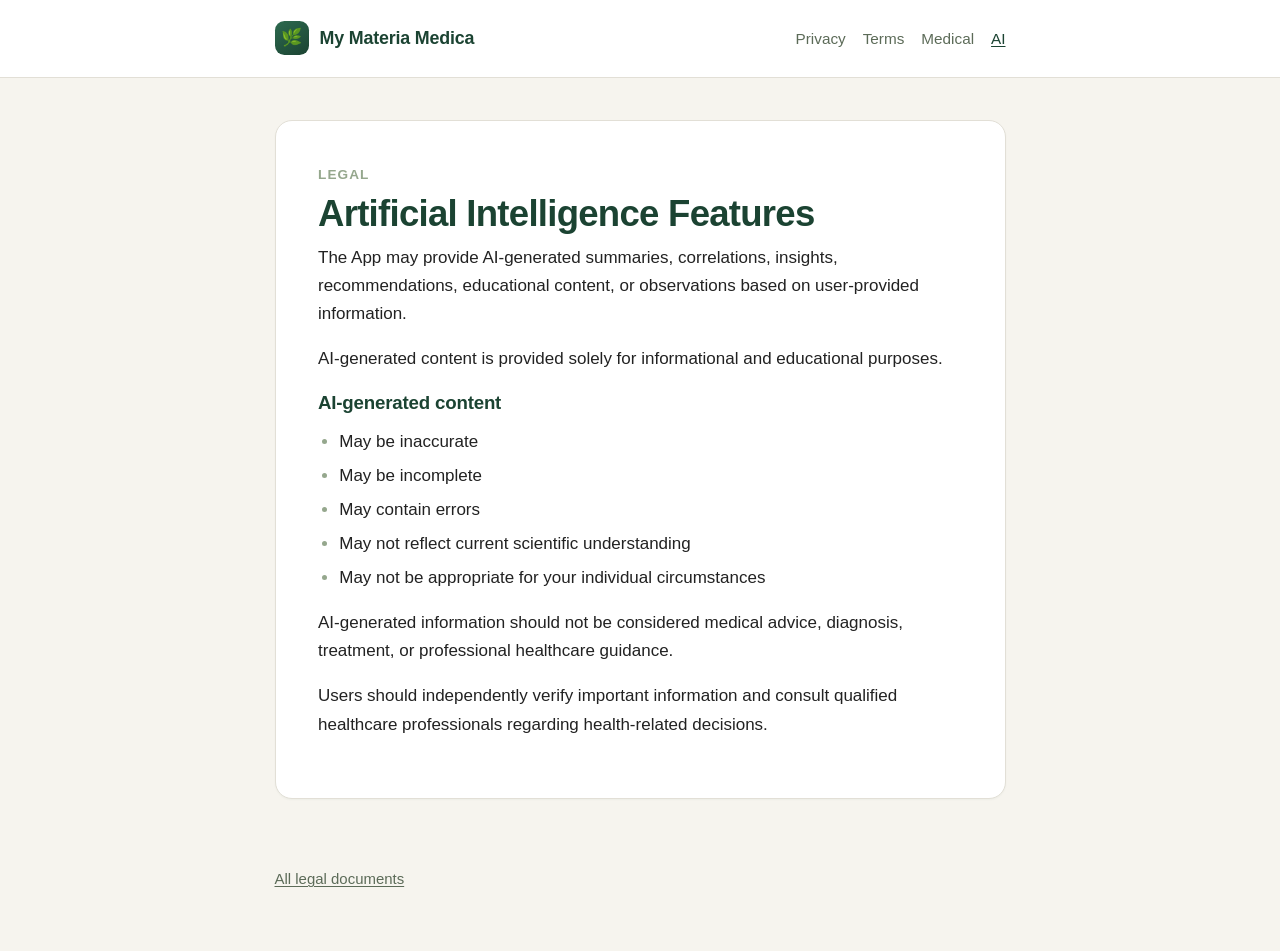
==== ai/index.html @ a6c434d4 "Add GitHub Pages legal documents for the app. Publish privacy, terms, medical, AI, correlation, and " ====
<!DOCTYPE html>
<html lang="en">
  <head>
    <meta charset="UTF-8" />
    <meta name="viewport" content="width=device-width, initial-scale=1.0" />
    <meta
      name="description"
      content="AI features disclaimer for the My Materia Medica app."
    />
    <title>AI Features · My Materia Medica</title>
    <link rel="stylesheet" href="../assets/style.css" />
  </head>
  <body>
    <header class="site-header">
      <div class="site-header__inner">
        <a class="brand" href="../index.html">
          <span class="brand__mark" aria-hidden="true">🌿</span>
          <span>My Materia Medica</span>
        </a>
        <nav class="site-nav" aria-label="Legal documents">
          <a href="../privacy/">Privacy</a>
          <a href="../terms/">Terms</a>
          <a href="../disclaimer/">Medical</a>
          <a href="../ai/" aria-current="page">AI</a>
        </nav>
      </div>
    </header>

    <main>
      <article class="page-card">
        <p class="eyebrow">Legal</p>
        <h1>Artificial Intelligence Features</h1>

        <p>
          The App may provide AI-generated summaries, correlations, insights,
          recommendations, educational content, or observations based on
          user-provided information.
        </p>
        <p>
          AI-generated content is provided solely for informational and
          educational purposes.
        </p>

        <h2>AI-generated content</h2>
        <ul>
          <li>May be inaccurate</li>
          <li>May be incomplete</li>
          <li>May contain errors</li>
          <li>May not reflect current scientific understanding</li>
          <li>May not be appropriate for your individual circumstances</li>
        </ul>

        <p>
          AI-generated information should not be considered medical advice,
          diagnosis, treatment, or professional healthcare guidance.
        </p>
        <p>
          Users should independently verify important information and consult
          qualified healthcare professionals regarding health-related decisions.
        </p>
      </article>
    </main>

    <footer class="site-footer">
      <p><a href="../index.html">All legal documents</a></p>
    </footer>
  </body>
</html>
---- assets/style.css ----
:root {
  --primary: #1b4332;
  --background: #f6f4ee;
  --text: #222222;
  --text-muted: #5c6b58;
  --accent: #95a78d;
  --border: #e2dfd6;
  --card: #ffffff;
  --max-width: 42rem;
}

*,
*::before,
*::after {
  box-sizing: border-box;
}

html {
  font-size: 17px;
  -webkit-text-size-adjust: 100%;
}

body {
  margin: 0;
  min-height: 100vh;
  font-family: -apple-system, BlinkMacSystemFont, "Segoe UI", Roboto, Helvetica,
    Arial, sans-serif;
  line-height: 1.65;
  color: var(--text);
  background: var(--background);
}

a {
  color: var(--primary);
  text-decoration-thickness: 1px;
  text-underline-offset: 0.15em;
}

a:hover {
  color: #0f2a1f;
}

.site-header {
  border-bottom: 1px solid var(--border);
  background: var(--card);
}

.site-header__inner {
  max-width: calc(var(--max-width) + 4rem);
  margin: 0 auto;
  padding: 1.25rem 1.5rem;
  display: flex;
  align-items: center;
  justify-content: space-between;
  gap: 1rem;
}

.brand {
  display: inline-flex;
  align-items: center;
  gap: 0.65rem;
  color: var(--primary);
  font-weight: 700;
  font-size: 1.05rem;
  text-decoration: none;
  letter-spacing: -0.01em;
}

.brand__mark {
  width: 2rem;
  height: 2rem;
  border-radius: 0.55rem;
  background: linear-gradient(145deg, #2d6a4f, var(--primary));
  display: grid;
  place-items: center;
  color: #fff;
  font-size: 1rem;
  flex-shrink: 0;
}

.site-nav {
  display: flex;
  flex-wrap: wrap;
  gap: 0.35rem 1rem;
  font-size: 0.9rem;
}

.site-nav a {
  color: var(--text-muted);
  text-decoration: none;
}

.site-nav a:hover,
.site-nav a[aria-current="page"] {
  color: var(--primary);
  text-decoration: underline;
}

main {
  max-width: calc(var(--max-width) + 4rem);
  margin: 0 auto;
  padding: 2.5rem 1.5rem 4rem;
}

.page-card {
  background: var(--card);
  border: 1px solid var(--border);
  border-radius: 1rem;
  padding: 2rem 1.75rem;
  box-shadow: 0 1px 2px rgba(27, 67, 50, 0.04);
}

@media (min-width: 640px) {
  .page-card {
    padding: 2.5rem 2.5rem;
  }
}

.eyebrow {
  margin: 0 0 0.35rem;
  font-size: 0.8rem;
  font-weight: 600;
  letter-spacing: 0.08em;
  text-transform: uppercase;
  color: var(--accent);
}

h1 {
  margin: 0 0 0.5rem;
  font-size: clamp(1.75rem, 4vw, 2.15rem);
  line-height: 1.2;
  letter-spacing: -0.02em;
  color: var(--primary);
}

.lede,
.updated {
  margin: 0 0 1.75rem;
  color: var(--text-muted);
}

.updated {
  font-size: 0.92rem;
  margin-bottom: 2rem;
  padding-bottom: 1.5rem;
  border-bottom: 1px solid var(--border);
}

h2 {
  margin: 2rem 0 0.75rem;
  font-size: 1.1rem;
  line-height: 1.35;
  color: var(--primary);
  letter-spacing: -0.01em;
}

h2:first-of-type {
  margin-top: 0;
}

p {
  margin: 0 0 1rem;
}

ul {
  margin: 0 0 1rem;
  padding-left: 1.25rem;
}

li {
  margin-bottom: 0.35rem;
}

li::marker {
  color: var(--accent);
}

.site-footer {
  max-width: calc(var(--max-width) + 4rem);
  margin: 0 auto;
  padding: 0 1.5rem 2.5rem;
  color: var(--text-muted);
  font-size: 0.88rem;
}

.site-footer a {
  color: var(--text-muted);
}

.doc-list {
  list-style: none;
  padding: 0;
  margin: 1.5rem 0 0;
  display: grid;
  gap: 0.75rem;
}

.doc-list li {
  margin: 0;
}

.doc-list a {
  display: block;
  padding: 1rem 1.1rem;
  border: 1px solid var(--border);
  border-radius: 0.75rem;
  background: var(--card);
  text-decoration: none;
  transition: border-color 0.15s ease, box-shadow 0.15s ease;
}

.doc-list a:hover {
  border-color: var(--accent);
  box-shadow: 0 2px 8px rgba(27, 67, 50, 0.06);
}

.doc-list strong {
  display: block;
  color: var(--primary);
  margin-bottom: 0.2rem;
}

.doc-list span {
  color: var(--text-muted);
  font-size: 0.92rem;
}
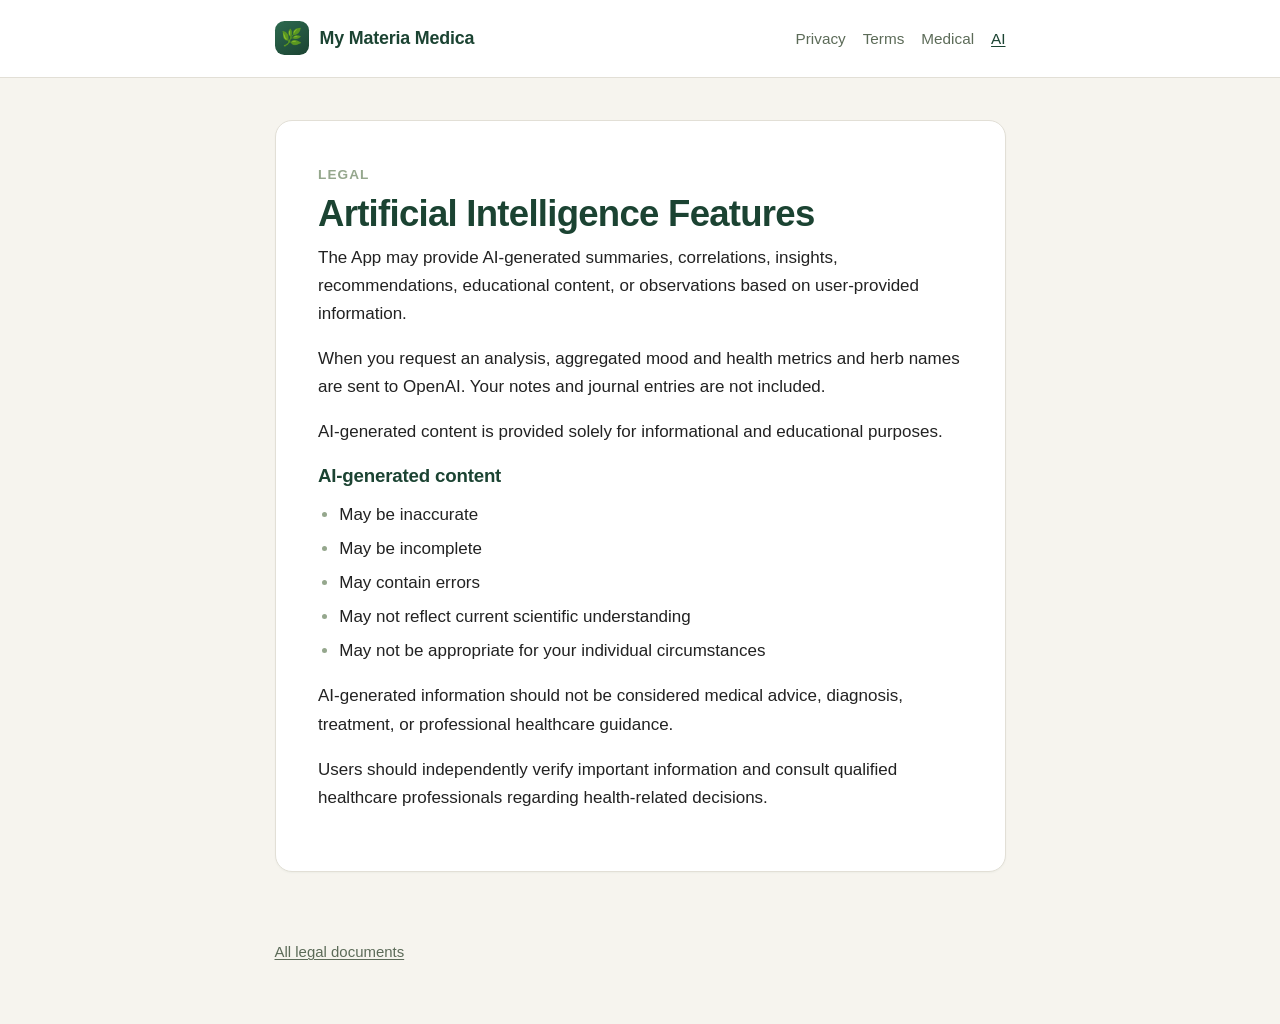
==== commit 9797ef39: "Sync privacy and AI pages with app disclaimers and add support page. OpenAI disclosures are required" ====
--- a/ai/index.html
+++ b/ai/index.html
@@ -37,6 +37,11 @@
           user-provided information.
         </p>
         <p>
+          When you request an analysis, aggregated mood and health metrics and
+          herb names are sent to OpenAI. Your notes and journal entries are not
+          included.
+        </p>
+        <p>
           AI-generated content is provided solely for informational and
           educational purposes.
         </p>
